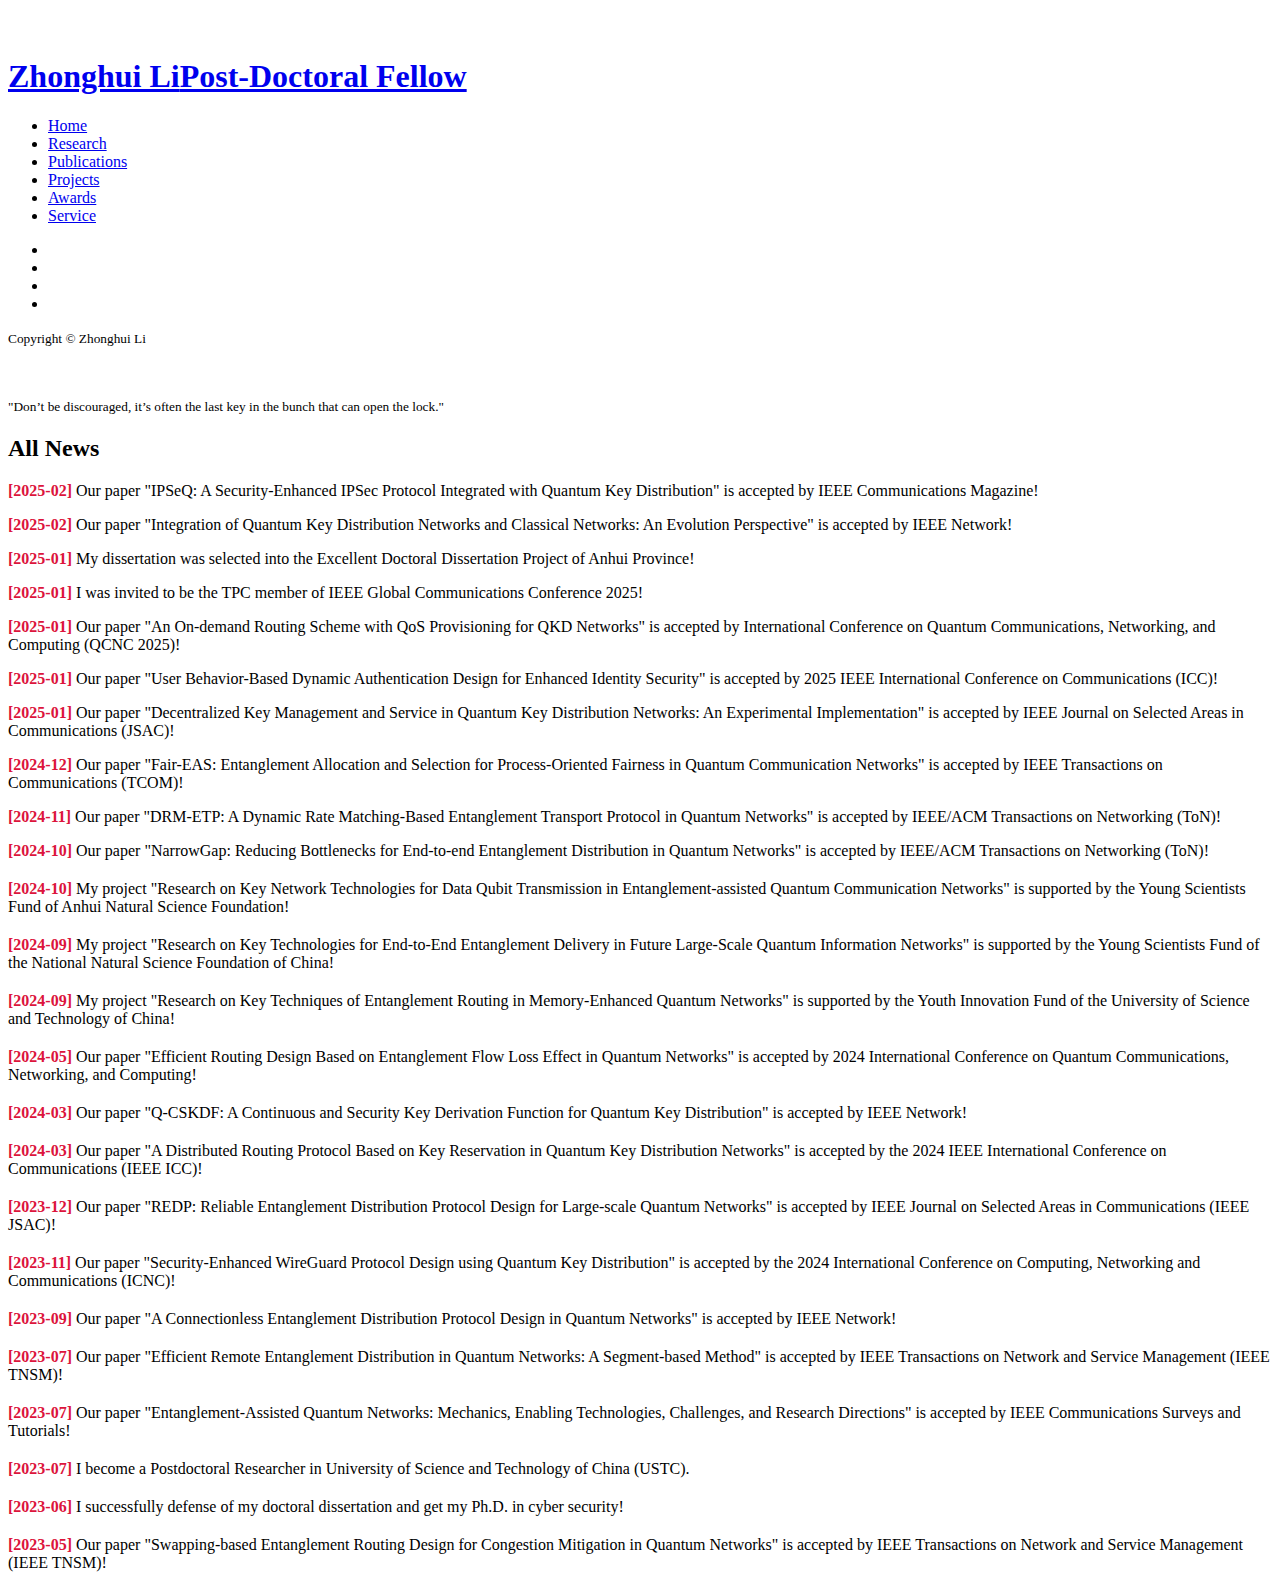
==== all_news.html @ 7bdad2e0 "1" ====
﻿<!DOCTYPE HTML>
<html lang="en">

<head>
    <meta charset="utf-8">
    <meta http-equiv="X-UA-Compatible" content="IE=edge">
    <title>Zhonghui Li</title>
    <meta name="viewport" content="width=device-width, initial-scale=1">
    <link rel="icon" type="image/png" href="https://lzhstone95.github.io/Homepage/images/favicon.png" />
    <link href="https://fonts.googleapis.com/css?family=Rambla:400,700&display=swap" rel="stylesheet">
    <link rel="stylesheet" href="https://lzhstone95.github.io/Homepage/css/animate.css">
    <link rel="stylesheet" href="https://lzhstone95.github.io/Homepage/css/et-lineicons.css">
    <link rel="stylesheet" href="https://lzhstone95.github.io/Homepage/css/themify-icons.css">
    <link rel="stylesheet" href="https://lzhstone95.github.io/Homepage/css/bootstrap.css">
    <link rel="stylesheet" href="https://lzhstone95.github.io/Homepage/css/style.css">
    <!-- FOR IE9 below -->
    <!--[if lt IE 9]>
    <script src="js/respond.min.js"></script>
    <![endif]-->
</head>

<body>
    <div id="lonon-page"> <a href="#" class="js-lonon-nav-toggle lonon-nav-toggle"><i></i></a>
        <!-- Sidebar Section -->
        <aside id="lonon-aside">
            <!-- Logo -->
            <h1 id="lonon-logo">
                <img src="https://lzhstone95.github.io/Homepage/images/lzh.png" alt=""><br />
                <a href="https://lzhstone95.github.io/Homepage/index.html">Zhonghui Li<span>Post-Doctoral Fellow</span></a>
            </h1>
            <!-- Menu -->
            <nav id="lonon-main-menu">
                <ul>
                    <li><a href="https://lzhstone95.github.io/Homepage/index.html">Home</a></li>
                    <li><a href="https://lzhstone95.github.io/Homepage/research.html">Research</a></li>
                    <li><a href="https://lzhstone95.github.io/Homepage/publications.html">Publications</a></li>
                    <li><a href="https://lzhstone95.github.io/Homepage/projects.html">Projects</a></li>
                    <li><a href="https://lzhstone95.github.io/Homepage/award.html">Awards</a></li>
                    <li><a href="https://lzhstone95.github.io/Homepage/service.html">Service</a></li>
                </ul>
            </nav>
            <!-- Sidebar Footer -->
            <div class="lonon-footer">
                <ul>
                    <li><a href="https://map.baidu.com/poi/%E4%B8%AD%E5%9B%BD%E7%A7%91%E5%AD%A6%E6%8A%80%E6%9C%AF%E5%A4%A7%E5%AD%A6(%E9%AB%98%E6%96%B0%E6%A0%A1%E5%8C%BA)/@13039621.945,3717591.96,17.21z?uid=e1823ecf5ace3d19eedfca1c&ugc_type=3&ugc_ver=1&device_ratio=2&compat=1&pcevaname=pc4.1&querytype=detailConInfo&da_src=shareurl"><i class="ti-location-pin  gray-icon"></i></a></li>
                    <li><a href="https://orcid.org/0009-0006-4283-9009"><i class="ti-id-badge  gray-icon"></i></a></li>
                    <li><a href="https://github.com/lzhstone95"><i class="ti-github  gray-icon"></i></a></li>
                    <li><a href="https://scholar.google.com.hk/citations?user=jzhsFoMAAAAJ&hl=zh-CN"><i class="ti-google  gray-icon"></i></a></li>
                </ul>
                <p><small> Copyright &copy; Zhonghui Li</small></p><br>
                <p><small>"Don’t be discouraged, it’s often the last key in the bunch that can open the lock."</small><p>
            </div>
        </aside>
        <!-- Main Section -->
        <div id="lonon-main">
            <div class="divider1"></div>
            <!-- Timeline Experience -->
            <div class="lonon-timeline">
                <div class="container-fluid">
                    <div class="row">
                        <div class="col-md-12">
                            <h2 class="lonon-heading animate-box" data-animate-effect="fadeInLeft">All News</h2> </div>
                    </div>
                    <div class="row">
                        <div class="col-md-12 animate-box" data-animate-effect="fadeInLeft">
                            <div class="lonon-quote-card">
                                <p><span style="color: crimson; font-weight: bold">[2025-02] </span>Our paper "IPSeQ: A Security-Enhanced IPSec Protocol Integrated with Quantum Key Distribution" is accepted by IEEE Communications Magazine!</p>

                                <p><span style="color: crimson; font-weight: bold">[2025-02] </span> Our paper "Integration of Quantum Key Distribution Networks and Classical Networks: An Evolution Perspective" is accepted by IEEE Network!</p>

                                <p><span style="color: crimson; font-weight: bold">[2025-01] </span> My dissertation was selected into the Excellent Doctoral Dissertation Project of Anhui Province!</p>
                                
                                <p><span style="color: crimson; font-weight: bold;">[2025-01] </span> I was invited to be the TPC member of IEEE Global Communications Conference 2025!</p>    
                                    
                                <p><span style="color: crimson; font-weight: bold">[2025-01] </span> Our paper "An On-demand Routing Scheme with QoS Provisioning for QKD Networks" is accepted by International Conference on Quantum Communications, Networking, and Computing (QCNC 2025)!</p>

                                <p><span style="color: crimson; font-weight: bold">[2025-01] </span> Our paper "User Behavior-Based Dynamic Authentication Design for Enhanced Identity Security" is accepted by 2025 IEEE International Conference on Communications (ICC)!</p>

                                <p><span style="color: crimson; font-weight: bold">[2025-01] </span> Our paper "Decentralized Key Management and Service in Quantum Key Distribution Networks: An Experimental Implementation" is accepted by IEEE Journal on Selected Areas in Communications (JSAC)!</p>

                                <p><span style="color: crimson; font-weight: bold">[2024-12] </span> Our paper "Fair-EAS: Entanglement Allocation and Selection for Process-Oriented Fairness in Quantum Communication Networks" is accepted by IEEE Transactions on Communications (TCOM)!</p>

                                <p><span style="color: crimson; font-weight: bold">[2024-11] </span> Our paper "DRM-ETP: A Dynamic Rate Matching-Based Entanglement Transport Protocol in Quantum Networks" is accepted by IEEE/ACM Transactions on Networking (ToN)!</p>

                                <p><span style="color: crimson; font-weight: bold">[2024-10] </span> Our paper "NarrowGap: Reducing Bottlenecks for End-to-end Entanglement Distribution in Quantum Networks" is accepted by IEEE/ACM Transactions on Networking (ToN)!</p>

                                <p style="margin-top: 20px;"><span style="color: crimson; font-weight: bold">[2024-10] </span> My project "Research on Key Network Technologies for Data Qubit Transmission in Entanglement-assisted Quantum Communication Networks" is supported by the Young Scientists Fund of Anhui Natural Science Foundation!</p>

                                <p style="margin-top: 20px;"><span style="color: crimson;  font-weight: bold">[2024-09] </span> My project "Research on Key Technologies for End-to-End Entanglement Delivery in Future Large-Scale Quantum Information Networks" is supported by the Young Scientists Fund of the National Natural Science Foundation of China!</p>

                                <p style="margin-top: 20px;"><span style="color: crimson; font-weight: bold">[2024-09] </span> My project "Research on Key Techniques of Entanglement Routing in Memory-Enhanced Quantum Networks" is supported by the Youth Innovation Fund of the University of Science and Technology of China!</p>

                                <p style="margin-top: 20px;"><span style="color: crimson; font-weight: bold">[2024-05] </span> Our paper "Efficient Routing Design Based on Entanglement Flow Loss Effect in Quantum Networks" is accepted by 2024 International Conference on Quantum Communications, Networking, and Computing!</p>

                                <p style="margin-top: 20px;"><span style="color: crimson; font-weight: bold">[2024-03] </span> Our paper "Q-CSKDF: A Continuous and Security Key Derivation Function for Quantum Key Distribution" is accepted by IEEE Network!</p>

                                <p style="margin-top: 20px;"><span style="color: crimson; font-weight: bold">[2024-03] </span> Our paper "A Distributed Routing Protocol Based on Key Reservation in Quantum Key Distribution Networks" is accepted by the 2024 IEEE International Conference on Communications (IEEE ICC)!</p>

                                <p style="margin-top: 20px;"><span style="color: crimson; font-weight: bold">[2023-12] </span> Our paper "REDP: Reliable Entanglement Distribution Protocol Design for Large-scale Quantum Networks" is accepted by IEEE Journal on Selected Areas in Communications (IEEE JSAC)!</p>

                                <p  style="margin-top: 20px;"><span style="color: crimson;  font-weight: bold">[2023-11] </span> Our paper "Security-Enhanced WireGuard Protocol Design using Quantum Key Distribution" is accepted by the 2024 International Conference on Computing, Networking and Communications (ICNC)!</p>

                                <p style="margin-top: 20px;"><span style="color: crimson; font-weight: bold">[2023-09] </span> Our paper "A Connectionless Entanglement Distribution Protocol Design in Quantum Networks" is accepted by IEEE Network!</p>

                                <p style="margin-top: 20px;"><span style="color: crimson; font-weight: bold">[2023-07] </span> Our paper "Efficient Remote Entanglement Distribution in Quantum Networks: A Segment-based Method" is accepted by IEEE Transactions on Network and Service Management (IEEE  TNSM)!</p>

                                <p  style="margin-top: 20px;"><span style="color: crimson; font-weight: bold">[2023-07]  </span> Our paper "Entanglement-Assisted Quantum Networks: Mechanics, Enabling Technologies, Challenges, and Research Directions" is accepted by IEEE Communications Surveys and Tutorials!</p>
                                
                                <p style="margin-top: 20px;"><span style="color: crimson; font-weight: bold">[2023-07] </span> I become a Postdoctoral Researcher in University of Science and Technology of China (USTC).</p>
                                
                                <p style="margin-top: 20px;"><span style="color: crimson; font-weight: bold">[2023-06]  </span> I successfully defense of my doctoral dissertation and get my Ph.D. in cyber security!</p>
                                
                                <p style="margin-top: 20px;"><span style="color: crimson; font-weight: bold">[2023-05] </span> Our paper "Swapping-based Entanglement Routing Design for Congestion Mitigation in Quantum Networks" is accepted by IEEE Transactions on Network and Service Management (IEEE TNSM)!</p>
                            </div>
                        </div>
                    </div>
                </div>
            </div>
            <div class="divider1"></div>  
        </div>
    </div>
    <!-- JS -->
    <script src="https://lzhstone95.github.io/Homepage/js/jquery.min.js"></script>
    <script src="https://lzhstone95.github.io/Homepage/js/modernizr-2.6.2.min.js"></script>
    <script src="https://lzhstone95.github.io/Homepage/js/jquery.easing.1.3.js"></script>
    <script src="https://lzhstone95.github.io/Homepage/js/bootstrap.min.js"></script>
    <script src="https://lzhstone95.github.io/Homepage/js/jquery.waypoints.min.js"></script>
    <script src="https://lzhstone95.github.io/Homepage/js/sticky-kit.min.js"></script>
    <script src="https://lzhstone95.github.io/Homepage/js/main.js"></script>
</body>

</html>
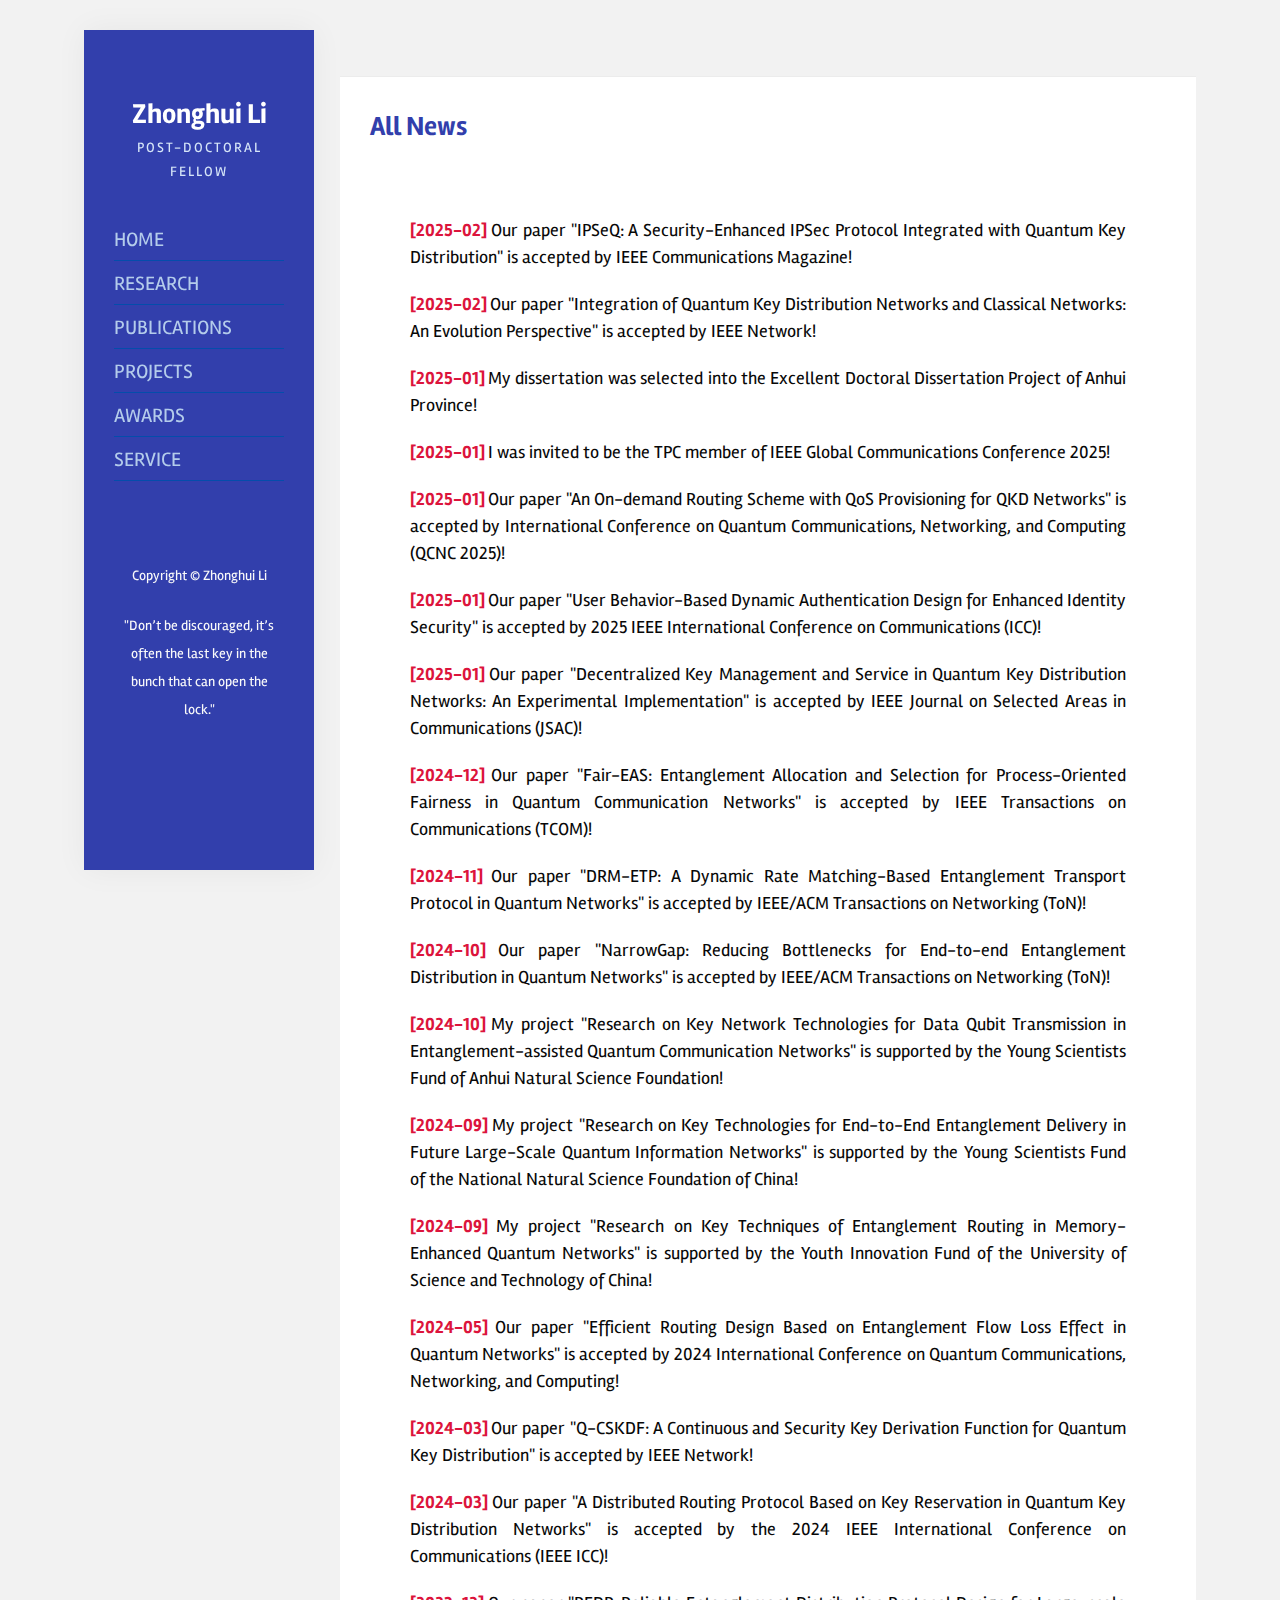
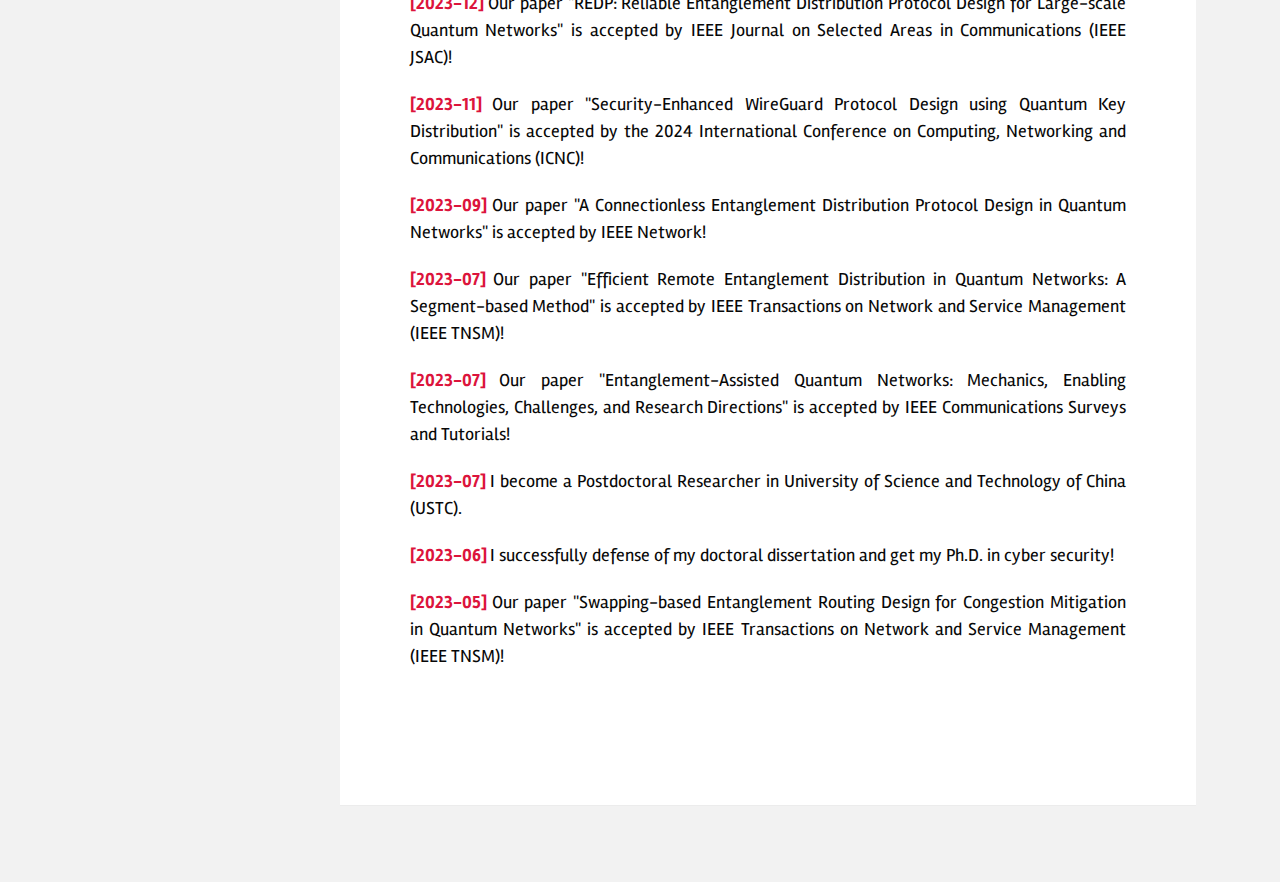
==== commit 79ba3c40: "·1" ====
--- a/all_news.html
+++ b/all_news.html
@@ -25,7 +25,7 @@
         <aside id="lonon-aside">
             <!-- Logo -->
             <h1 id="lonon-logo">
-                <img src="https://lzhstone95.github.io/Homepage/images/lzh.png" alt=""><br />
+                <img src="https://lzhstone95.github.io/Homepage/images/lzh.png" alt="" style="width: 80%; height: auto;"><br />
                 <a href="https://lzhstone95.github.io/Homepage/index.html">Zhonghui Li<span>Post-Doctoral Fellow</span></a>
             </h1>
             <!-- Menu -->
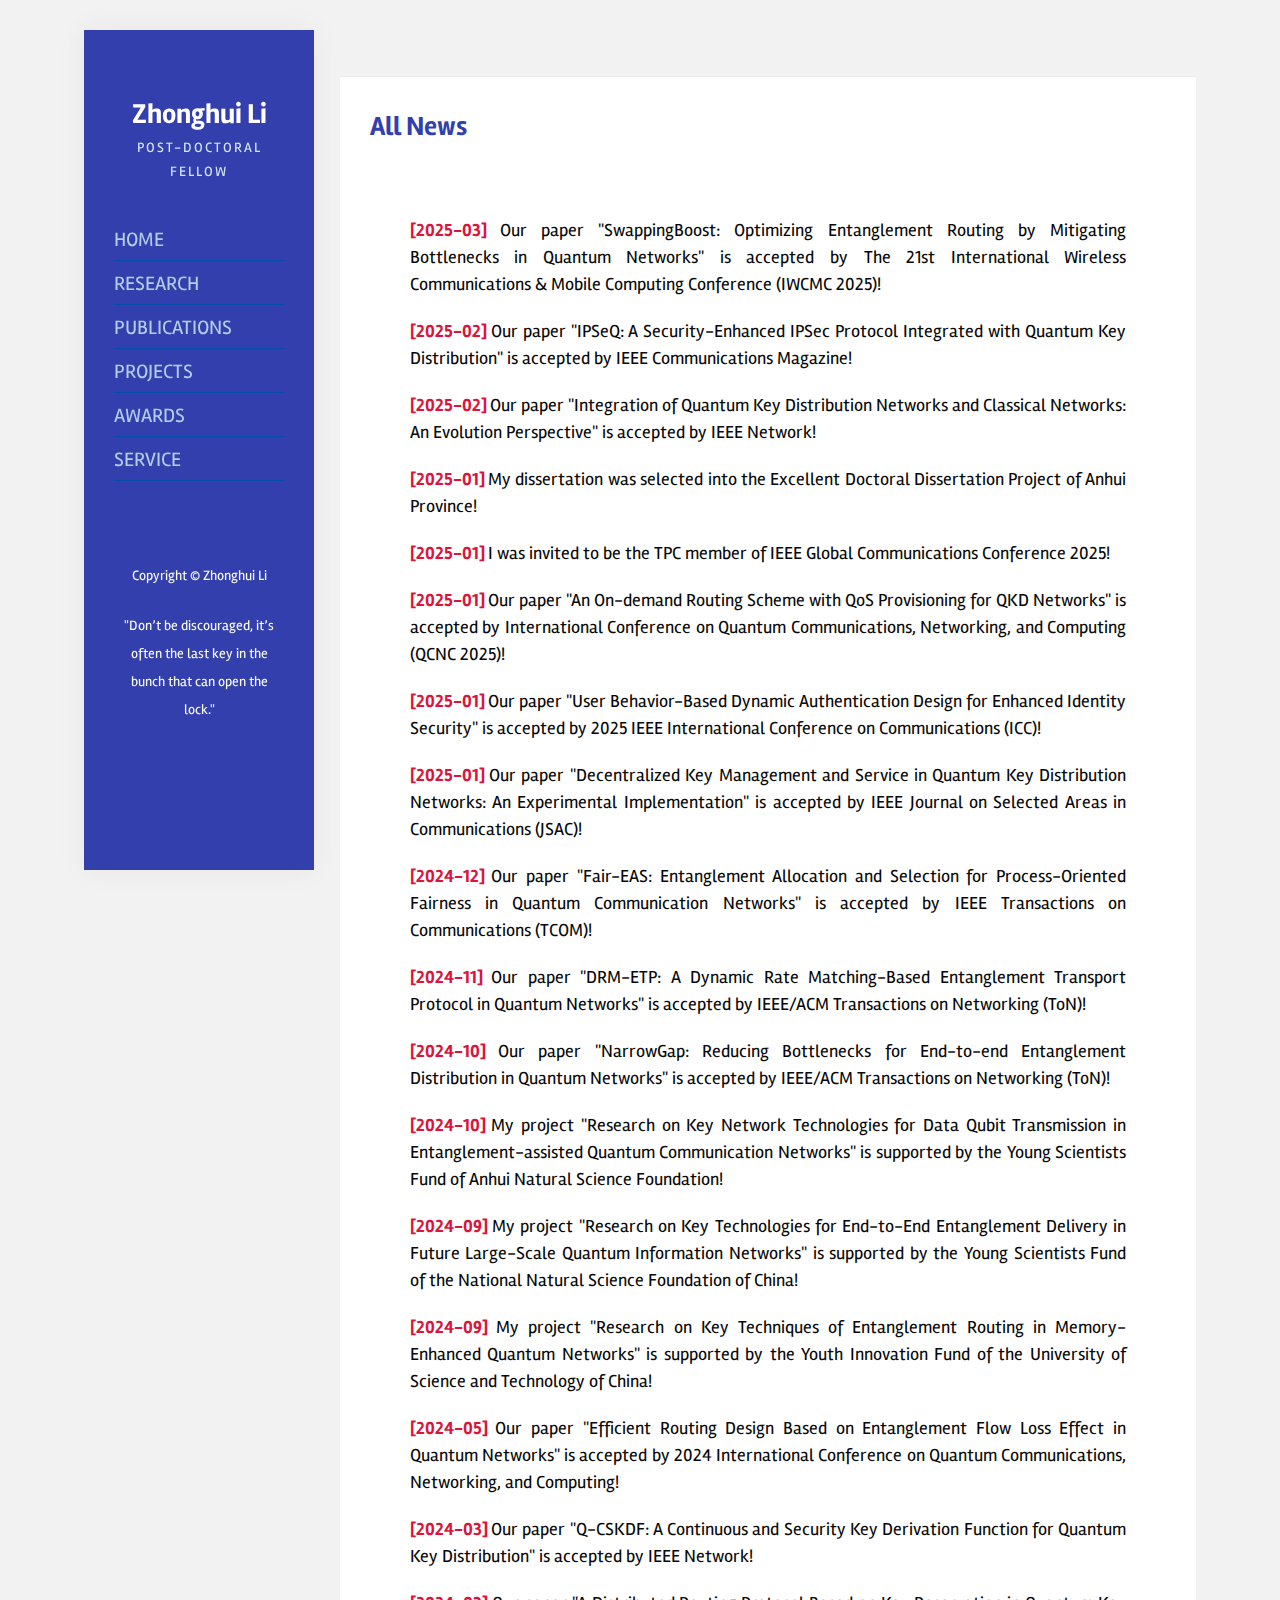
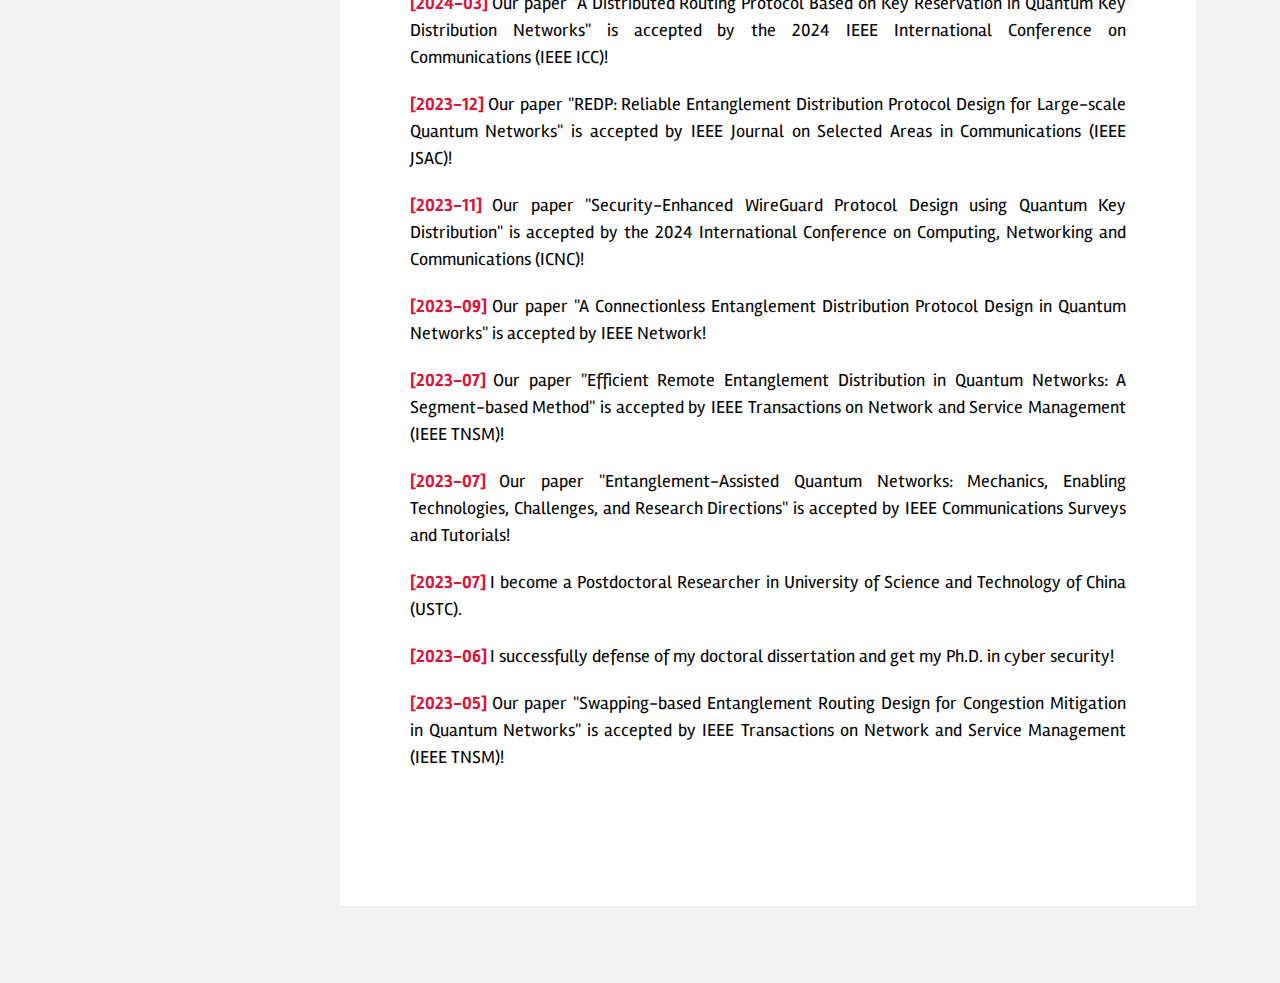
==== commit 8b11efbe: "1" ====
--- a/all_news.html
+++ b/all_news.html
@@ -25,7 +25,7 @@
         <aside id="lonon-aside">
             <!-- Logo -->
             <h1 id="lonon-logo">
-                <img src="https://lzhstone95.github.io/Homepage/images/lzh.png" alt="" style="width: 80%; height: auto;"><br />
+                <img src="https://lzhstone95.github.io/Homepage/images/lzh.png" alt="" style="width: 75%; height: auto;"><br />
                 <a href="https://lzhstone95.github.io/Homepage/index.html">Zhonghui Li<span>Post-Doctoral Fellow</span></a>
             </h1>
             <!-- Menu -->
@@ -64,6 +64,9 @@
                     <div class="row">
                         <div class="col-md-12 animate-box" data-animate-effect="fadeInLeft">
                             <div class="lonon-quote-card">
+                                <p><span style="color: crimson; font-weight: bold">[2025-03] </span>Our paper "SwappingBoost: Optimizing Entanglement Routing by Mitigating Bottlenecks in Quantum Networks" is accepted by The 21st International Wireless Communications & Mobile Computing Conference (IWCMC 2025)!</p>                             
+
+
                                 <p><span style="color: crimson; font-weight: bold">[2025-02] </span>Our paper "IPSeQ: A Security-Enhanced IPSec Protocol Integrated with Quantum Key Distribution" is accepted by IEEE Communications Magazine!</p>
 
                                 <p><span style="color: crimson; font-weight: bold">[2025-02] </span> Our paper "Integration of Quantum Key Distribution Networks and Classical Networks: An Evolution Perspective" is accepted by IEEE Network!</p>
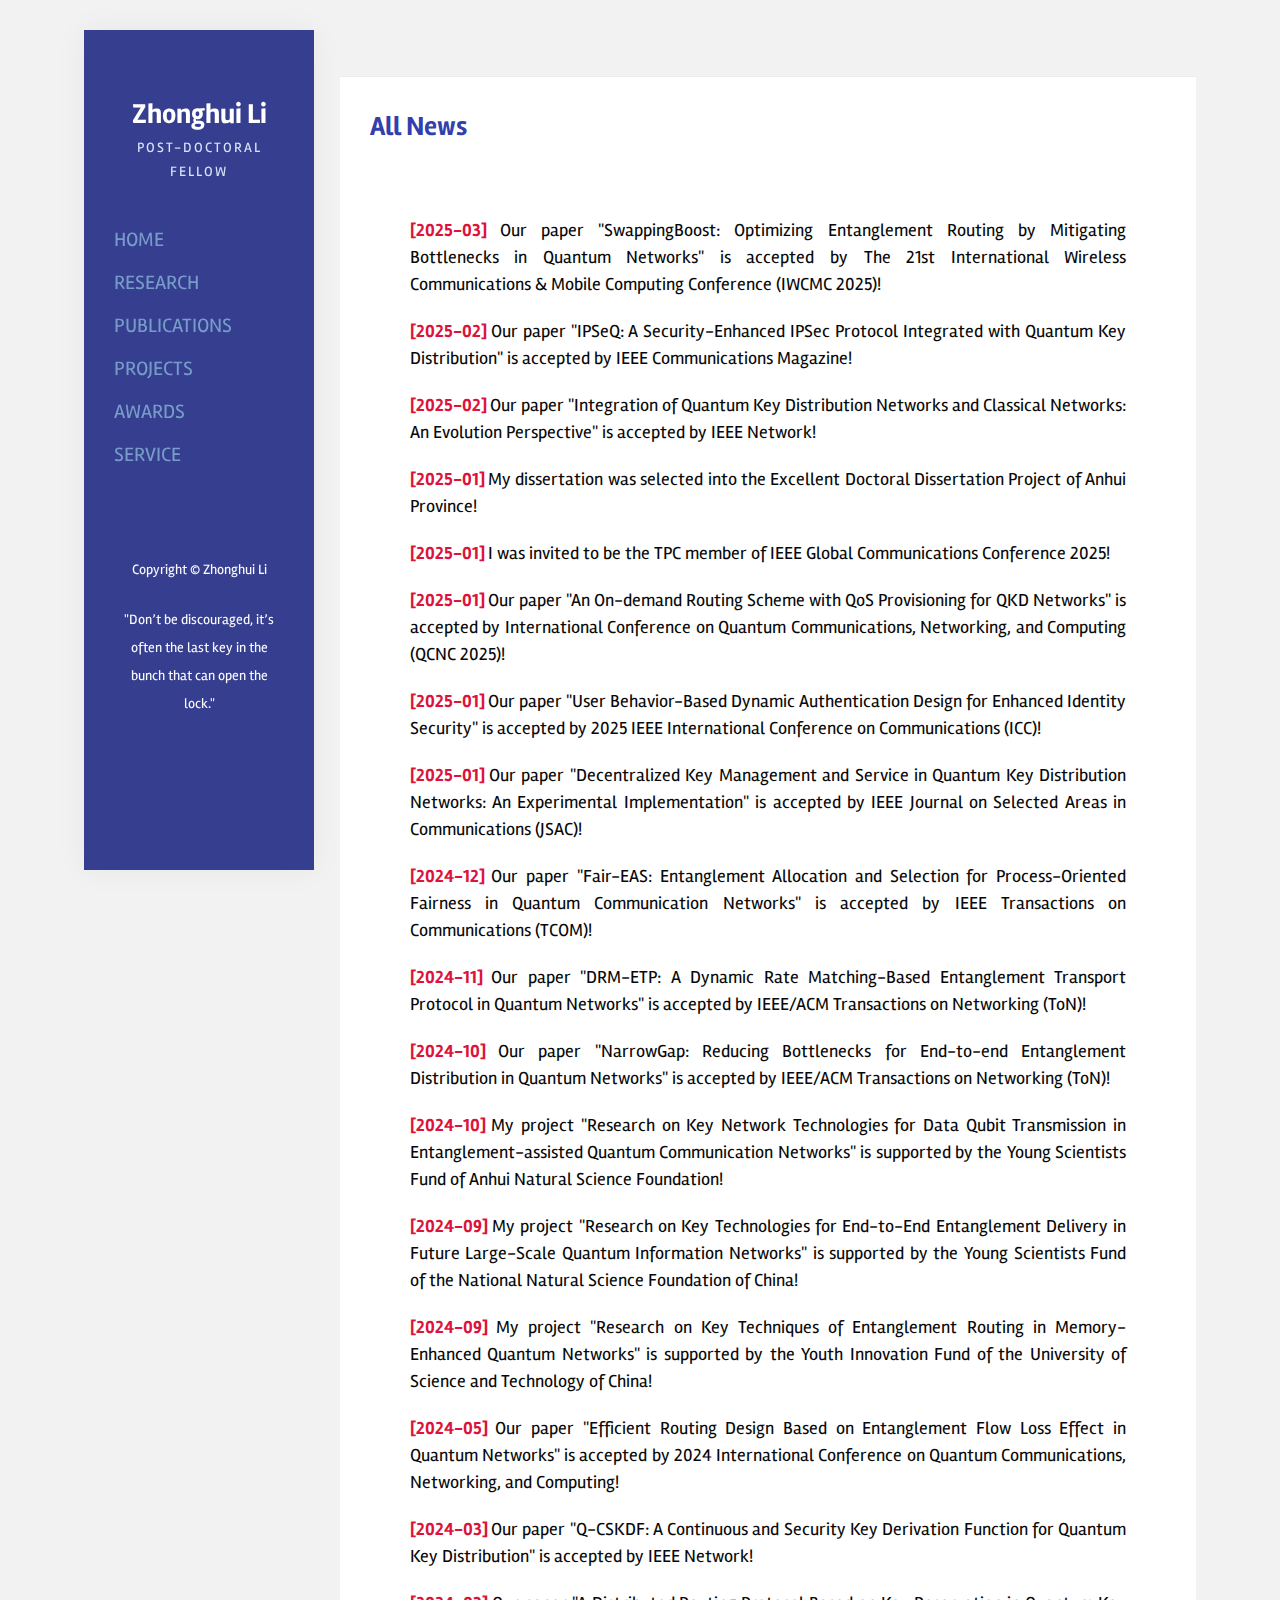
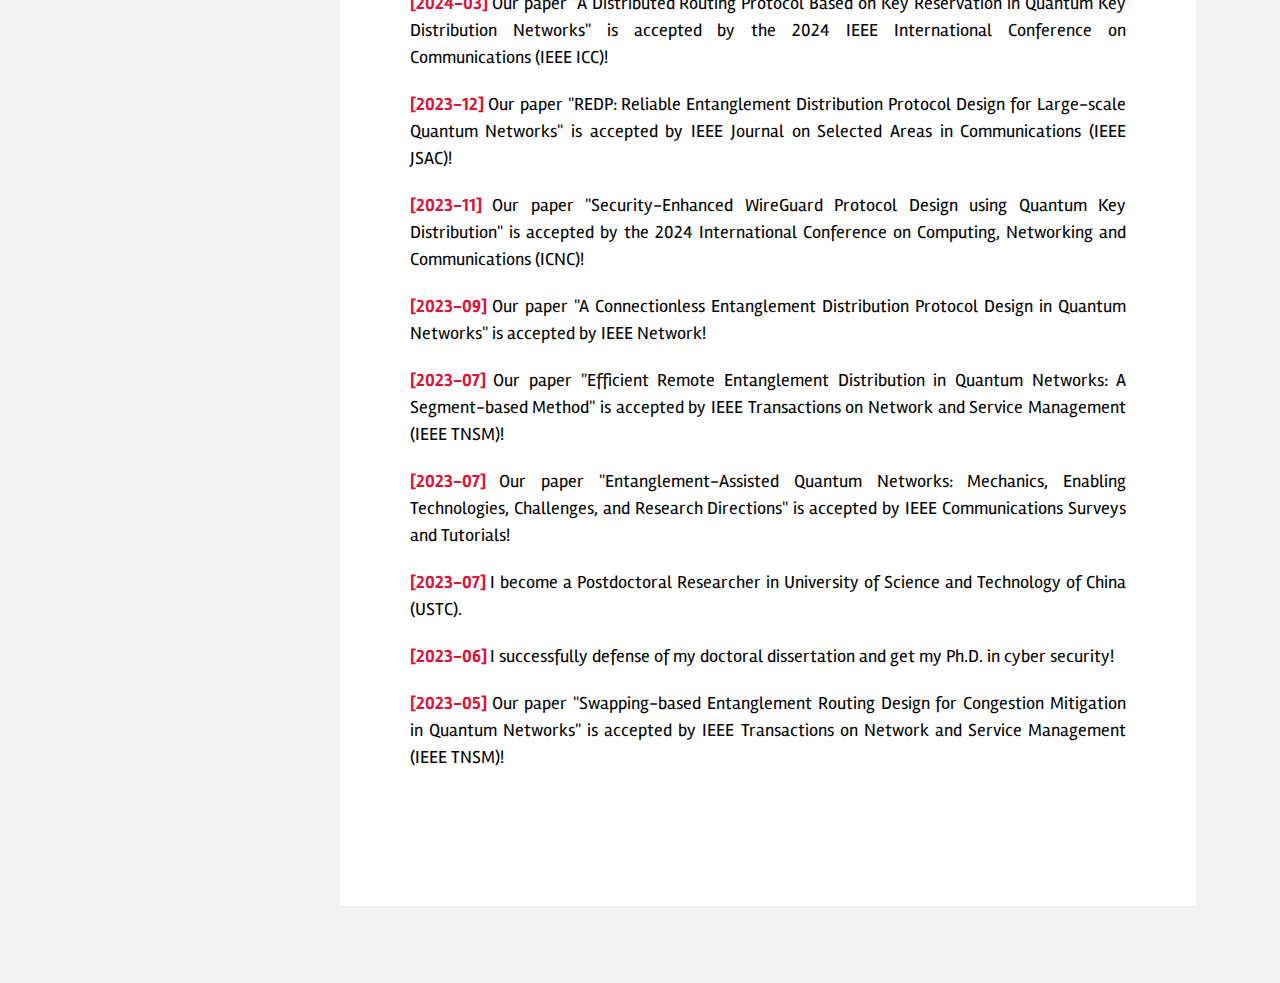
==== commit cbdba485: "1" ====
--- a/all_news.html
+++ b/all_news.html
@@ -42,7 +42,7 @@
             <!-- Sidebar Footer -->
             <div class="lonon-footer">
                 <ul>
-                    <li><a href="https://map.baidu.com/poi/%E4%B8%AD%E5%9B%BD%E7%A7%91%E5%AD%A6%E6%8A%80%E6%9C%AF%E5%A4%A7%E5%AD%A6(%E9%AB%98%E6%96%B0%E6%A0%A1%E5%8C%BA)/@13039621.945,3717591.96,17.21z?uid=e1823ecf5ace3d19eedfca1c&ugc_type=3&ugc_ver=1&device_ratio=2&compat=1&pcevaname=pc4.1&querytype=detailConInfo&da_src=shareurl"><i class="ti-location-pin  gray-icon"></i></a></li>
+                    <li><a href="https://maps.app.goo.gl/RL1cjqYo1ihoAd9C6"><i class="ti-location-pin  gray-icon"></i></a></li>
                     <li><a href="https://orcid.org/0009-0006-4283-9009"><i class="ti-id-badge  gray-icon"></i></a></li>
                     <li><a href="https://github.com/lzhstone95"><i class="ti-github  gray-icon"></i></a></li>
                     <li><a href="https://scholar.google.com.hk/citations?user=jzhsFoMAAAAJ&hl=zh-CN"><i class="ti-google  gray-icon"></i></a></li>
